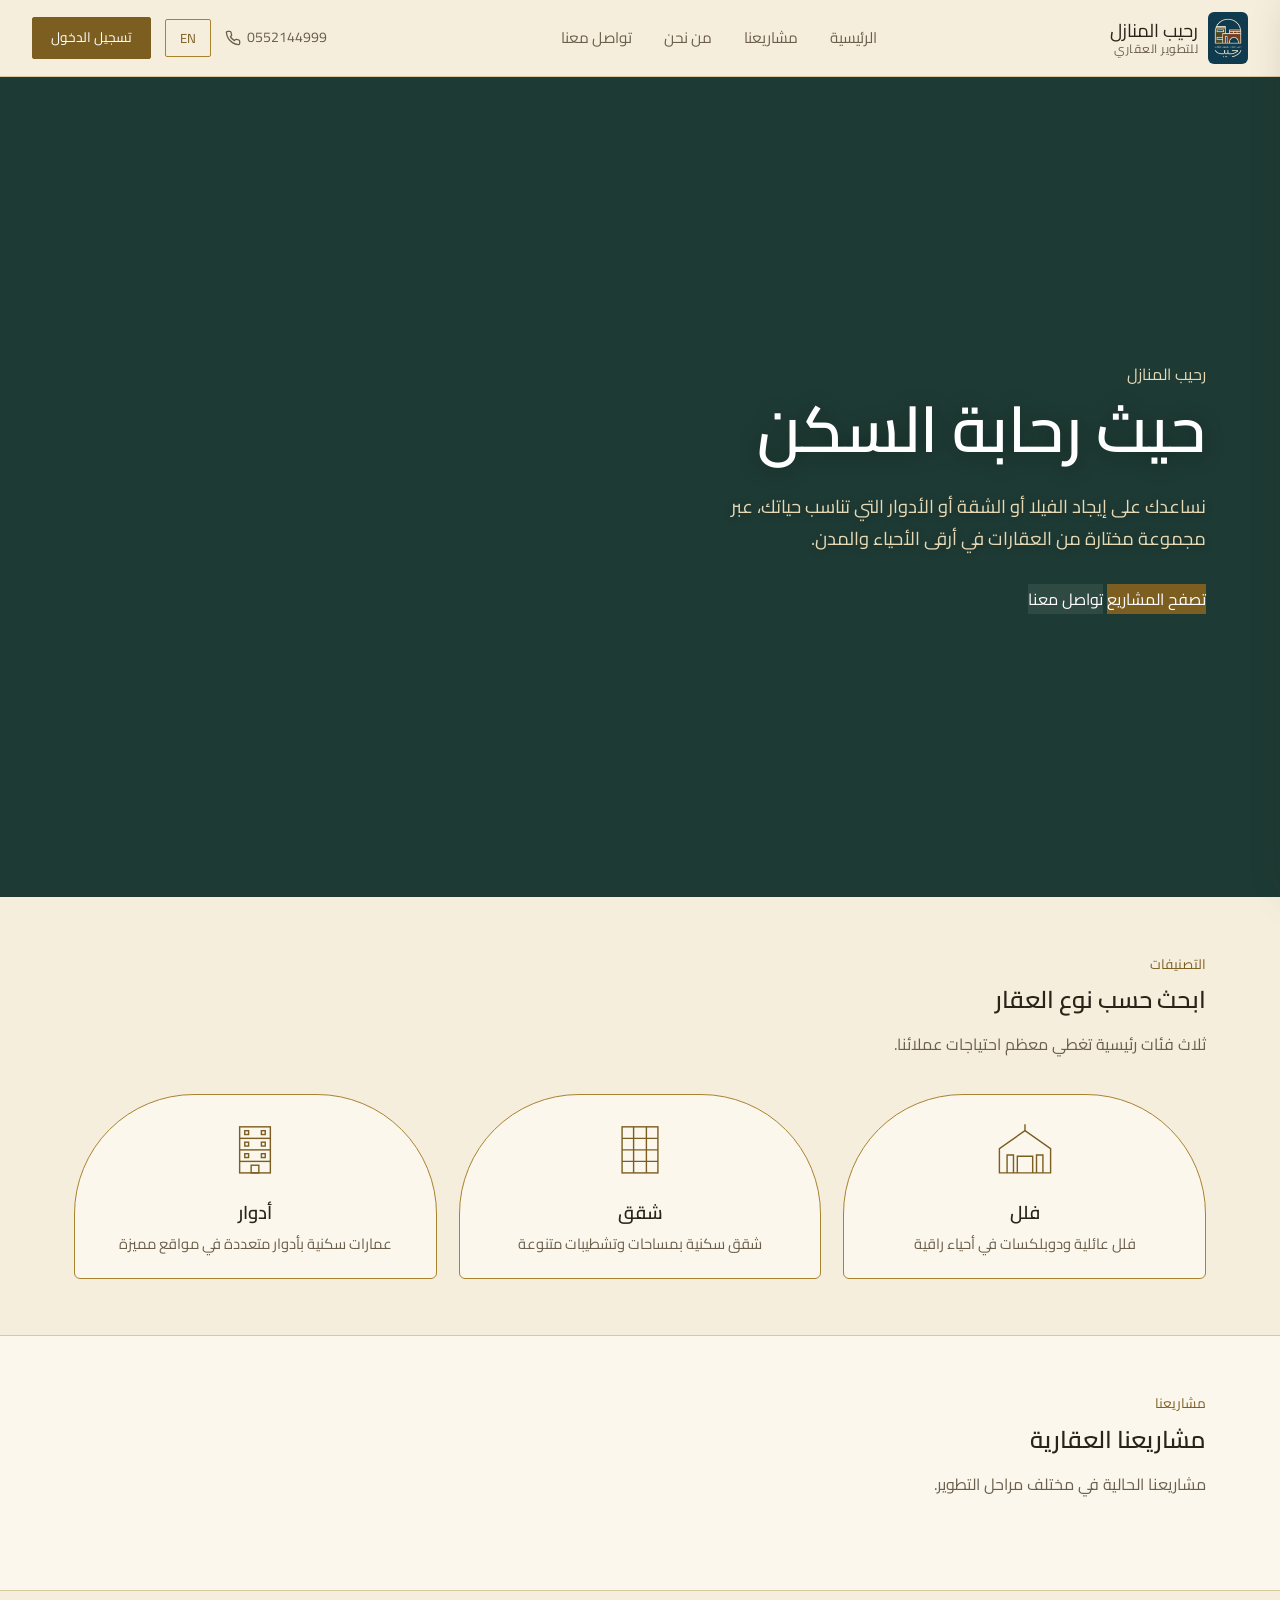
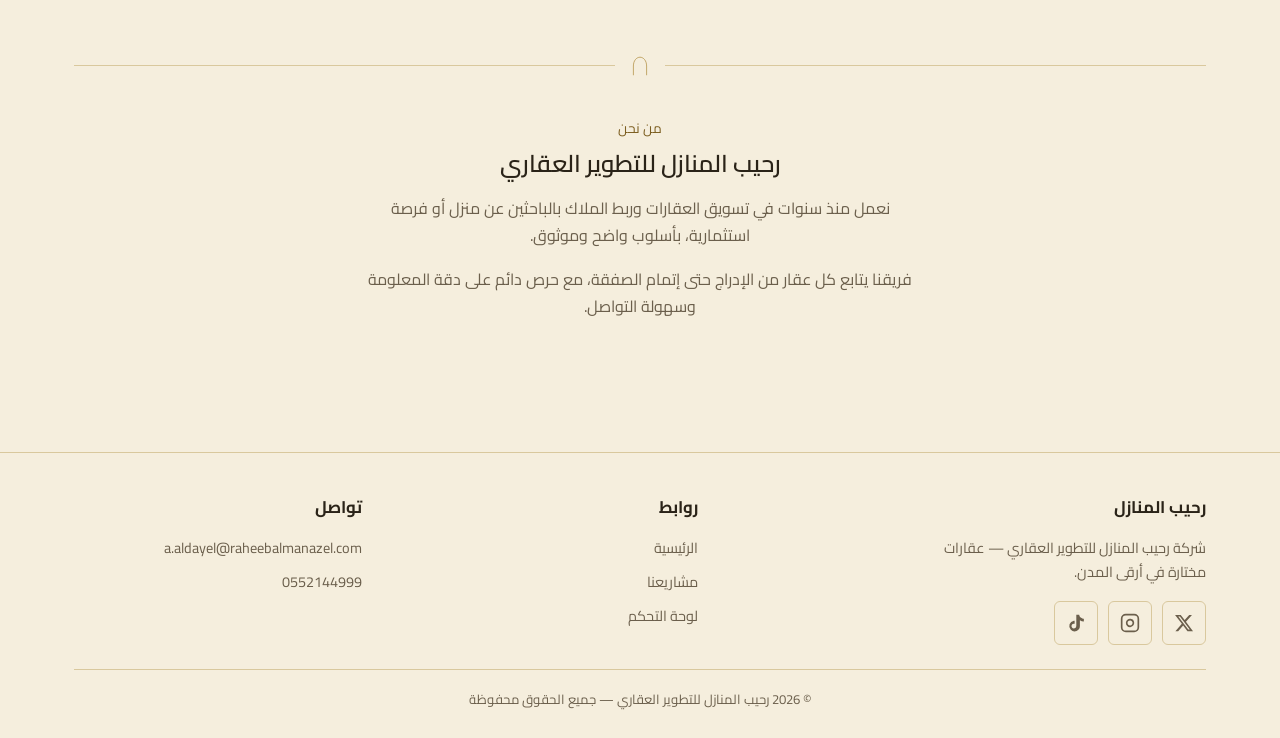
==== index.html @ b83c06df "Add files via upload" ====
<!DOCTYPE html>
<html lang="ar" dir="rtl">
<head>
<meta charset="UTF-8">
<meta name="viewport" content="width=device-width, initial-scale=1.0">
<title>رحيب المنازل للتطوير العقاري</title>
<meta name="description" content="رحيب المنازل للتطوير العقاري — منصة عقارية لتصفح المشاريع العقارية في أرقى المدن.">
<link rel="icon" type="image/png" href="logo.png">
<link rel="preconnect" href="https://fonts.googleapis.com">
<link rel="preconnect" href="https://fonts.gstatic.com" crossorigin>
<link href="https://fonts.googleapis.com/css2?family=Cairo:wght@400;500;600;700&display=swap" rel="stylesheet">
<link rel="stylesheet" href="css/style.css">
</head>
<body>

<div id="siteHeader"></div>

<!-- ============ Hero ============ -->
<section class="hero">
  <div class="hero-bg" id="heroBg"></div>
  <div class="hero-overlay"></div>

  <div class="wrap hero-content">
    <div class="eyebrow-line"><span class="rule"></span><span data-i18n="hero.eyebrow">رحيب المنازل</span></div>
    <h1 data-i18n="hero.title">حيث رحابة السكن</h1>
    <p class="lead" data-i18n="hero.lead">نساعدك على إيجاد الفيلا أو الشقة أو الأدوار التي تناسب حياتك، عبر مجموعة مختارة من العقارات في أرقى الأحياء والمدن.</p>
    <div class="hero-actions">
      <a class="btn" href="#projects" data-i18n="hero.cta1">تصفح المشاريع</a>
      <a class="btn ghost" href="contact.html" data-i18n="hero.cta2">تواصل معنا</a>
    </div>
  </div>
</section>

<!-- ============ التصنيفات ============ -->
<section>
  <div class="wrap">
    <div class="section-head">
      <span class="kicker" data-i18n="cats.kicker">التصنيفات</span>
      <h2 data-i18n="cats.title">ابحث حسب نوع العقار</h2>
      <p data-i18n="cats.lead">ثلاث فئات رئيسية تغطي معظم احتياجات عملائنا.</p>
    </div>
    <div class="cats">
      <a class="arch-frame cat-card" href="properties.html?type=villa">
        <div class="arch-icon" id="iconVilla"></div>
        <h3 data-i18n="cat.villa">فلل</h3>
        <p data-i18n="cat.villa.d">فلل عائلية ودوبلكسات في أحياء راقية</p>
      </a>
      <a class="arch-frame cat-card" href="properties.html?type=apartment">
        <div class="arch-icon" id="iconApartment"></div>
        <h3 data-i18n="cat.apartment">شقق</h3>
        <p data-i18n="cat.apartment.d">شقق سكنية بمساحات وتشطيبات متنوعة</p>
      </a>
      <a class="arch-frame cat-card" href="properties.html?type=floor">
        <div class="arch-icon" id="iconFloor"></div>
        <h3 data-i18n="cat.floor">أدوار</h3>
        <p data-i18n="cat.floor.d">عمارات سكنية بأدوار متعددة في مواقع مميزة</p>
      </a>
    </div>
  </div>
</section>

<!-- ============ مشاريعنا ============ -->
<section class="projects-section" id="projects">
  <div class="wrap">
    <div class="section-head">
      <span class="kicker" data-i18n="projects.kicker">مشاريعنا</span>
      <h2 data-i18n="projects.title">مشاريعنا العقارية</h2>
      <p data-i18n="projects.lead">مشاريعنا الحالية في مختلف مراحل التطوير.</p>
    </div>
    <div class="grid" id="projectsGrid"></div>
  </div>
</section>

<!-- ============ من نحن ============ -->
<section id="about">
  <div class="wrap">
    <div class="divider">
      <span class="rule"></span>
      <svg viewBox="0 0 100 100" fill="none" stroke="currentColor" stroke-width="3"><path d="M20 92 V50 C20 26 34 10 50 10 C66 10 80 26 80 50 V92"/></svg>
      <span class="rule"></span>
    </div>
    <div class="section-head center" style="margin:0 auto;">
      <span class="kicker" data-i18n="about.kicker">من نحن</span>
      <h2 id="aboutTitle" data-i18n="about.title">رحيب المنازل للتطوير العقاري</h2>
      <p id="aboutP1" data-i18n="about.p1">نعمل منذ سنوات في تسويق العقارات وربط الملاك بالباحثين عن منزل أو فرصة استثمارية، بأسلوب واضح وموثوق.</p>
      <p id="aboutP2" data-i18n="about.p2">فريقنا يتابع كل عقار من الإدراج حتى إتمام الصفقة، مع حرص دائم على دقة المعلومة وسهولة التواصل.</p>
    </div>
  </div>
</section>

<!-- ============ Footer ============ -->
<footer>
  <div class="wrap">
    <div class="footer-grid">
      <div>
        <h4 data-i18n="footer.brand">رحيب المنازل</h4>
        <p data-i18n="footer.about" style="max-width:34ch; margin-bottom:16px;">شركة رحيب المنازل للتطوير العقاري — عقارات مختارة في أرقى المدن.</p>
        <div class="social-icons">
          <a href="https://x.com/Raheebalmanazel" target="_blank" rel="noopener" aria-label="X" class="social-btn twitter">
            <svg viewBox="0 0 24 24" fill="currentColor"><path d="M18.244 2.25h3.308l-7.227 8.26 8.502 11.24H16.17l-5.214-6.817L4.99 21.75H1.68l7.73-8.835L1.254 2.25H8.08l4.713 6.231zm-1.161 17.52h1.833L7.084 4.126H5.117z"/></svg>
          </a>
          <a href="https://instagram.com/Raheebalmanazel" target="_blank" rel="noopener" aria-label="Instagram" class="social-btn instagram">
            <svg viewBox="0 0 24 24" fill="none" stroke="currentColor" stroke-width="2"><rect x="2" y="2" width="20" height="20" rx="5"/><path d="M16 11.37A4 4 0 1 1 12.63 8 4 4 0 0 1 16 11.37z"/><line x1="17.5" y1="6.5" x2="17.51" y2="6.5"/></svg>
          </a>
          <a href="https://www.tiktok.com/@raheebhomes" target="_blank" rel="noopener" aria-label="TikTok" class="social-btn tiktok">
            <svg viewBox="0 0 24 24" fill="currentColor"><path d="M19.59 6.69a4.83 4.83 0 0 1-3.77-4.25V2h-3.45v13.67a2.89 2.89 0 0 1-5.2 1.74 2.89 2.89 0 0 1 2.31-4.64 2.93 2.93 0 0 1 .88.13V9.4a6.84 6.84 0 0 0-1-.05A6.33 6.33 0 0 0 5.8 20.1a6.34 6.34 0 0 0 10.86-4.43V8.68a8.16 8.16 0 0 0 4.77 1.52v-3.45a4.85 4.85 0 0 1-1.84-.06z"/></svg>
          </a>
        </div>
      </div>
      <div>
        <h4 data-i18n="footer.links">روابط</h4>
        <ul>
          <li><a href="index.html" data-i18n="nav.home">الرئيسية</a></li>
          <li><a href="index.html#projects" data-i18n="nav.projects">مشاريعنا</a></li>
          <li><a href="admin.html" data-i18n="nav.admin">لوحة التحكم</a></li>
        </ul>
      </div>
      <div>
        <h4 data-i18n="footer.contact">تواصل</h4>
        <ul>
          <li><a href="mailto:a.aldayel@raheebalmanazel.com">a.aldayel@raheebalmanazel.com</a></li>
          <li dir="ltr" style="text-align:end;"><a href="tel:0552144999">0552144999</a></li>
        </ul>
      </div>
    </div>
    <div class="footer-bottom">© 2026 رحيب المنازل للتطوير العقاري — <span data-i18n="footer.rights">جميع الحقوق محفوظة</span></div>
  </div>
</footer>

<script src="js/supabase.js"></script>
<script src="js/data.js"></script>
<script src="js/lang.js"></script>
<script src="js/main.js"></script>
<script src="js/effects.js"></script>
<script>
  document.addEventListener('DOMContentLoaded', () => {
    const v = document.getElementById('iconVilla');
    const a = document.getElementById('iconApartment');
    const f = document.getElementById('iconFloor');
    if(v) v.innerHTML = ICONS.villa;
    if(a) a.innerHTML = ICONS.apartment;
    if(f) f.innerHTML = ICONS.floor;
  });

  document.addEventListener('DOMContentLoaded', async () => {
    const heroBg = document.getElementById('heroBg');
    if(!heroBg) return;

    const images = await getHeroImages();

    if(!images.length){
      heroBg.style.background = 'var(--deep)';
      return;
    }

    const INTERVAL = 5000;

    const slides = [];
    images.forEach(img => {
      const div = document.createElement('div');
      div.className = 'hero-slide';
      div.style.backgroundImage = `url('${img.url}')`;
      heroBg.appendChild(div);
      slides.push(div);
    });

    let current = 0;
    slides[0].classList.add('active');

    setInterval(() => {
      slides[current].classList.remove('active');
      current = (current + 1) % slides.length;
      slides[current].classList.add('active');
    }, INTERVAL);
  });
</script>
</body>
</html>
---- css/style.css ----
/* =========================================================
   رحيب المنازل — Raheeb Al-Manazil
   ========================================================= */

:root{
  --bg:        #F5EEDD;
  --bg-alt:    #FBF7EC;
  --ink:       #2A2318;
  --ink-soft:  #6B5F4C;
  --gold:      #A9822F;
  --gold-deep: #7C5E20;
  --gold-pale: #E7D9B4;
  --line:      #D9C89D;
  --deep:      #1E3A34;
  --deep-soft: #2E4E46;
  --white:     #FFFFFF;

  --serif-ar:  'Cairo', sans-serif;
  --sans-ar:   'Cairo', sans-serif;
  --serif-en:  'Cormorant Garamond', serif;
  --sans-en:   'Jost', sans-serif;

  --max: 1180px;
}

*{ box-sizing:border-box; }
html{ scroll-behavior:smooth; }
body{
  margin:0;
  background:var(--bg);
  color:var(--ink);
  font-family:var(--sans-ar);
  line-height:1.7;
  -webkit-font-smoothing:antialiased;
  transition:opacity .16s ease;
}
body.lang-fade{ opacity:.4; }
html[lang="en"] body{ font-family:var(--sans-en); }

h1,h2,h3,.display{
  font-family:var(--serif-ar);
  font-weight:600;
  color:var(--ink);
  margin:0 0 .4em;
  line-height:1.3;
}
html[lang="en"] h1, html[lang="en"] h2, html[lang="en"] h3, html[lang="en"] .display{
  font-family:var(--serif-en);
}

a{ color:inherit; text-decoration:none; }
img{ max-width:100%; display:block; }
button{ font-family:inherit; cursor:pointer; }

.wrap{ max-width:var(--max); margin:0 auto; padding:0 24px; }

:focus-visible{ outline:2px solid var(--gold-deep); outline-offset:3px; }
@media (prefers-reduced-motion: reduce){
  *{ animation:none !important; transition:none !important; scroll-behavior:auto !important; }
}

/* =========================================================
   HEADER
   ========================================================= */
header.site{
  position:sticky; top:0; z-index:50;
  background:rgba(245,238,221,.95);
  backdrop-filter:blur(8px);
  border-bottom:1px solid var(--line);
}
.nav{
  display:flex;
  align-items:center;
  justify-content:space-between;
  padding:12px 32px;
  gap:24px;
  width:100%;
}

.brand{
  display:flex; align-items:center; gap:10px;
  flex-shrink:0;
}
.brand-logo{
  height:52px;
  width:auto;
  display:block;
  border-radius:6px;
  object-fit:contain;
}
.brand .name{
  font-family:var(--serif-ar);
  font-size:1.15rem;
  color:var(--ink);
  line-height:1.1;
  white-space:nowrap;
}
.brand .name small{
  display:block;
  font-family:var(--sans-ar);
  font-size:.75rem;
  letter-spacing:.04em;
  color:var(--ink-soft);
  font-weight:400;
}

.nav-links-desktop{
  display:flex;
  gap:28px;
  align-items:center;
  flex:1;
  justify-content:center;
}
.nav-links-desktop a{
  font-size:.95rem;
  color:var(--ink-soft);
  padding:6px 2px;
  position:relative;
  transition:color .25s ease;
  white-space:nowrap;
}
.nav-links-desktop a::after{
  content:'';
  position:absolute;
  bottom:0;
  inset-inline-start:50%;
  width:0; height:1px;
  background:var(--gold);
  transition:width .3s ease, inset-inline-start .3s ease;
}
.nav-links-desktop a:hover,
.nav-links-desktop a.active{
  color:var(--gold-deep);
}
.nav-links-desktop a:hover::after,
.nav-links-desktop a.active::after{
  width:100%;
  inset-inline-start:0;
}

.nav-right-desktop{
  display:flex;
  align-items:center;
  gap:14px;
  flex-shrink:0;
}
.nav-phone{
  display:flex;
  align-items:center;
  gap:6px;
  font-size:.88rem;
  color:var(--ink-soft);
  transition:color .25s ease;
  white-space:nowrap;
}
.nav-phone:hover{ color:var(--gold-deep); }
.nav-phone svg{ width:16px; height:16px; }

.lang-btn{
  background:transparent;
  border:1px solid var(--gold);
  color:var(--gold-deep);
  padding:6px 14px;
  border-radius:2px;
  font-size:.82rem;
  transition:background .25s ease, color .25s ease, transform .25s ease;
}
.lang-btn:hover{
  background:var(--gold);
  color:var(--white);
  transform:translateY(-1px);
}
.lang-btn:active{ transform:scale(.96); }

.btn-login{
  display:inline-block;
  padding:8px 18px;
  background:var(--gold-deep);
  color:var(--white);
  border-radius:2px;
  font-size:.85rem;
  border:1px solid var(--gold-deep);
  transition:background .25s ease, transform .25s ease;
  white-space:nowrap;
}
.btn-login:hover{
  background:var(--deep);
  border-color:var(--deep);
  transform:translateY(-1px);
}
.btn-login:active{ transform:scale(.97); }

.nav-toggle{
  display:none;
  background:transparent;
  border:0;
  width:42px; height:42px;
  align-items:center; justify-content:center;
  color:var(--gold-deep);
  border-radius:4px;
  transition:transform .25s ease, color .25s ease, background .25s ease;
}
.nav-toggle svg{ width:26px; height:26px; }
.nav-toggle:hover{
  color:var(--gold);
  transform:scale(1.1);
  background:rgba(169,130,47,.08);
}
.nav-toggle:active{ transform:scale(.92); }

/* =========================================================
   RESPONSIVE — الجوال
   ========================================================= */
@media (max-width:900px){
  .nav{ padding:12px 16px; }
  .nav-links-desktop,
  .nav-right-desktop{ display:none; }
  .nav-toggle{ display:flex; }
  .brand{ margin-inline-start:auto; }
  .brand-logo{ height:46px; }
  .brand .name{ font-size:1rem; }
  .brand .name small{ font-size:.65rem; }
}

/* =========================================================
   القائمة الجانبية
   ========================================================= */
.drawer-overlay{
  position:fixed; inset:0;
  background:rgba(30,20,10,.5);
  backdrop-filter:blur(2px);
  opacity:0;
  visibility:hidden;
  transition:opacity .3s ease, visibility .3s ease;
  z-index:90;
}
.drawer-overlay.open{ opacity:1; visibility:visible; }

.drawer{
  position:fixed;
  top:0; right:0;
  width:320px;
  max-width:85vw;
  height:100vh;
  background:var(--bg-alt);
  border-inline-start:1px solid var(--line);
  box-shadow:-8px 0 40px -8px rgba(42,35,24,.25);
  z-index:100;
  transform:translateX(105%);
  transition:transform .35s cubic-bezier(.4,0,.2,1);
  display:flex;
  flex-direction:column;
  padding:60px 28px 28px;
  overflow-y:auto;
}
.drawer.open{ transform:translateX(0); }

.drawer-close{
  position:absolute;
  top:16px; left:16px;
  background:transparent;
  border:1px solid var(--line);
  width:38px; height:38px;
  border-radius:50%;
  display:flex; align-items:center; justify-content:center;
  color:var(--ink-soft);
  transition:transform .3s ease, color .3s ease, border-color .3s ease, background .3s ease;
}
.drawer-close svg{ width:20px; height:20px; }
.drawer-close:hover{
  transform:rotate(90deg) scale(1.08);
  color:var(--gold-deep);
  border-color:var(--gold);
  background:rgba(169,130,47,.06);
}
.drawer-close:active{ transform:rotate(90deg) scale(.92); }

.drawer-brand{
  display:flex;
  align-items:center;
  gap:12px;
  margin-bottom:28px;
  padding-bottom:20px;
  border-bottom:1px solid var(--line);
}
.drawer-logo{ height:52px; width:auto; border-radius:6px; flex-shrink:0; }
.drawer-brand-text strong{
  display:block;
  font-family:var(--serif-ar);
  font-size:1.05rem;
  color:var(--ink);
  line-height:1.2;
}
.drawer-brand-text small{
  display:block;
  font-size:.7rem;
  color:var(--ink-soft);
  letter-spacing:.03em;
}

.drawer-nav{
  display:flex;
  flex-direction:column;
  gap:4px;
  margin-bottom:24px;
}
.drawer-nav a{
  position:relative;
  padding:13px 8px;
  font-size:.98rem;
  color:var(--ink);
  border-radius:4px;
  display:flex;
  align-items:center;
  justify-content:space-between;
  transition:color .25s ease, background .25s ease, padding-inline-start .25s ease;
}
.drawer-nav a::after{
  content:'';
  position:absolute;
  bottom:6px;
  inset-inline-start:8px;
  width:0;
  height:1px;
  background:var(--gold);
  transition:width .3s ease;
}
.drawer-nav a:hover{
  color:var(--gold-deep);
  background:rgba(169,130,47,.05);
  padding-inline-start:14px;
}
.drawer-nav a:hover::after{ width:calc(100% - 22px); }
.drawer-nav .chev{
  width:16px; height:16px;
  color:var(--ink-soft);
  transition:transform .3s ease, color .3s ease;
}
.drawer-nav .has-children:hover .chev{
  transform:translateY(2px);
  color:var(--gold-deep);
}

.drawer-login{
  display:flex;
  align-items:center;
  justify-content:center;
  gap:10px;
  padding:14px 20px;
  background:var(--gold-deep);
  color:var(--white);
  border-radius:4px;
  font-size:.95rem;
  margin-bottom:24px;
  position:relative;
  overflow:hidden;
  transition:background .3s ease, transform .25s ease;
}
.drawer-login::before{
  content:'';
  position:absolute;
  inset:0;
  background:var(--deep);
  transform:translateY(100%);
  transition:transform .35s ease;
  z-index:0;
}
.drawer-login:hover::before{ transform:translateY(0); }
.drawer-login:hover{ transform:translateY(-2px); }
.drawer-login:active{ transform:translateY(0) scale(.97); }
.drawer-login svg{ width:18px; height:18px; position:relative; z-index:1; }
.drawer-login span{ position:relative; z-index:1; }

/* =========================================================
   السوشيال
   ========================================================= */
.drawer-social{
  padding-top:20px;
  border-top:1px solid var(--line);
  margin-top:auto;
}

.social-username{
  display:block;
  font-family:var(--sans-ar);
  font-size:.85rem;
  color:var(--ink-soft);
  margin-bottom:12px;
  letter-spacing:.03em;
  text-align:start;
}

.social-icons{
  display:flex;
  gap:10px;
}

.social-btn{
  width:44px; height:44px;
  display:flex; align-items:center; justify-content:center;
  border:1px solid var(--line);
  border-radius:6px;
  color:var(--ink-soft);
  transition:transform .25s ease, color .25s ease, border-color .25s ease, background .25s ease;
}
.social-btn svg{ width:20px; height:20px; }
.social-btn:hover{ transform:translateY(-4px); color:var(--white); }
.social-btn.twitter:hover{ background:#000; border-color:#000; }
.social-btn.instagram:hover{
  background:linear-gradient(45deg,#f09433,#e6683c,#dc2743,#cc2366,#bc1888);
  border-color:#bc1888;
}
.social-btn.tiktok:hover{
  background:#000;
  border-color:#000;
}
.social-btn:active{ transform:translateY(-1px) scale(.95); }

.drawer.open .drawer-brand,
.drawer.open .drawer-nav a,
.drawer.open .drawer-login,
.drawer.open .drawer-social{
  animation:drawerItemIn .5s ease both;
}
.drawer.open .drawer-brand{ animation-delay:.08s; }
.drawer.open .drawer-nav a:nth-child(1){ animation-delay:.14s; }
.drawer.open .drawer-nav a:nth-child(2){ animation-delay:.19s; }
.drawer.open .drawer-nav a:nth-child(3){ animation-delay:.24s; }
.drawer.open .drawer-nav a:nth-child(4){ animation-delay:.29s; }
.drawer.open .drawer-login{ animation-delay:.35s; }
.drawer.open .drawer-social{ animation-delay:.42s; }

@keyframes drawerItemIn{
  from{ opacity:0; transform:translateX(20px); }
  to{ opacity:1; transform:translateX(0); }
}

body.drawer-open{ overflow:hidden; }

/* =========================================================
   HERO
   ========================================================= */
.hero{
  position:relative;
  overflow:hidden;
  min-height:calc(100vh - 80px);
  display:flex;
  align-items:center;
  padding:0;
  background:var(--deep);
}
.hero-bg{
  position:absolute;
  inset:0;
  z-index:0;
}
.hero-bg .hero-slide{
  position:absolute;
  inset:0;
  background-size:cover;
  background-position:center;
  background-repeat:no-repeat;
  opacity:0;
  transition:opacity 1.5s ease-in-out;
}
.hero-bg .hero-slide.active{ opacity:1; }
.hero-overlay{
  position:absolute;
  inset:0;
  background:linear-gradient(120deg, rgba(30,58,52,.75) 0%, rgba(30,58,52,.55) 40%, rgba(30,58,52,.35) 100%);
  z-index:2;
}
.hero-content{
  position:relative;
  z-index:3;
  max-width:var(--max);
  width:100%;
  margin:0 auto;
  padding:100px 24px;
  color:var(--white);
}
.hero-content .eyebrow-line{
  color:var(--gold-pale);
  opacity:0;
  animation:riseIn .6s ease forwards;
  animation-delay:.05s;
}
.hero-content .eyebrow-line span.rule{ background:var(--gold-pale); }
.hero-content h1{
  color:var(--white);
  font-size:clamp(2.2rem, 5vw, 4rem);
  max-width:16ch;
  margin-bottom:20px;
  opacity:0;
  animation:riseIn .6s ease forwards;
  animation-delay:.16s;
  text-shadow:0 2px 20px rgba(0,0,0,.35);
}
.hero-content p.lead{
  color:var(--gold-pale);
  max-width:52ch;
  font-size:1.15rem;
  margin-bottom:32px;
  opacity:0;
  animation:riseIn .6s ease forwards;
  animation-delay:.3s;
  text-shadow:0 1px 10px rgba(0,0,0,.3);
}
.hero-content .hero-actions{
  opacity:0;
  animation:riseIn .6s ease forwards;
  animation-delay:.42s;
}
.hero-content .btn{
  background:var(--gold-deep);
  border-color:var(--gold-deep);
  color:var(--white);
}
.hero-content .btn:hover{ background:var(--gold); border-color:var(--gold); }
.hero-content .btn.ghost{
  background:rgba(255,255,255,.08);
  border-color:var(--white);
  color:var(--white);
  backdrop-filter:blur(6px);
}
.hero-content .btn.ghost:hover{ background:var(--white); color:var(--deep); }
.hero-content .stats{
  opacity:0;
  animation:riseIn .6s ease forwards;
  animation-delay:.54s;
  border-top-color:rgba(255,255,255,.2);
  margin-top:56px;
  padding-top:30px;
}
.hero-content .stat b{ color:var(--white); }
.hero-content .stat span{ color:var(--gold-pale); }

@media (max-width:900px){
  .hero{ min-height:auto; padding:0; }
  .hero-content{ padding:80px 24px 60px; }
  .hero-content h1{ font-size:clamp(1.8rem, 7vw, 2.6rem); }
  .hero-content p.lead{ font-size:1rem; }
  .hero-content .stats{ flex-direction:column; gap:20px; }
  .hero-content .stat{ padding-inline-end:0; text-align:start; }
}

/* =========================================================
   الأقسام
   ========================================================= */
section{ padding:56px 0; }
.section-head{ max-width:560px; margin-bottom:36px; }
.section-head .kicker{ color:var(--gold-deep); font-size:.85rem; margin-bottom:8px; display:block; }
.section-head p{ color:var(--ink-soft); }

.divider{
  display:flex; align-items:center; gap:14px; margin:8px 0 40px; color:var(--gold);
}
.divider .rule{ flex:1; height:1px; background:var(--line); }
.divider svg{ width:22px; height:22px; }

/* =========================================================
   التصنيفات
   ========================================================= */
.cats{ display:grid; grid-template-columns:repeat(3,1fr); gap:22px; }
@media (max-width:760px){ .cats{ grid-template-columns:1fr; } }
.arch-frame{
  position:relative;
  border:1px solid var(--gold);
  border-radius:120px 120px 6px 6px;
  padding:28px 22px 22px;
  background:var(--bg-alt);
}
.arch-icon{ width:64px; height:64px; margin:0 auto 14px; color:var(--gold-deep); transition:color .25s ease; }
.cat-card{ text-align:center; transition:border-color .2s ease, transform .25s ease, box-shadow .25s ease; }
.cat-card:hover{ border-color:var(--gold-deep); transform:translateY(-5px); box-shadow:0 18px 32px -22px rgba(42,35,24,.4); }
.cat-card:hover .arch-icon{ color:var(--deep); }
.cat-card h3{ font-size:1.15rem; margin-bottom:6px; }
.cat-card p{ color:var(--ink-soft); font-size:.92rem; margin:0; }

/* =========================================================
   قسم المشاريع
   ========================================================= */
.projects-section{
  background:var(--bg-alt);
  border-top:1px solid var(--line);
  border-bottom:1px solid var(--line);
}

/* =========================================================
   البطاقات
   ========================================================= */
.grid{ display:grid; grid-template-columns:repeat(3,1fr); gap:26px; }
@media (max-width:980px){ .grid{ grid-template-columns:repeat(2,1fr); } }
@media (max-width:620px){ .grid{ grid-template-columns:1fr; } }

.card{
  background:var(--bg-alt); border:1px solid var(--line); border-radius:4px;
  overflow:hidden; display:flex; flex-direction:column;
  transition:transform .25s ease, box-shadow .25s ease, border-color .25s ease;
}
.card:hover{
  transform:translateY(-6px);
  box-shadow:0 20px 38px -22px rgba(42,35,24,.4);
  border-color:var(--gold-deep);
}
.card-link{ position:relative; }
.card-link::after{
  content:''; position:absolute; inset-inline-start:0; bottom:-2px; width:0; height:1px;
  background:var(--deep); transition:width .25s ease;
}
.card-link:hover::after{ width:100%; }
.card-media{
  aspect-ratio:4/3; background:linear-gradient(160deg, var(--gold-pale), var(--bg-alt));
  display:flex; align-items:center; justify-content:center; position:relative;
  border-bottom:1px solid var(--line);
  overflow:hidden;
}
.card-media svg{ width:58%; height:58%; color:var(--gold-deep); opacity:.85; }
.card-cover{
  position:absolute;
  inset:0;
  width:100%;
  height:100%;
  object-fit:cover;
  transition:transform .4s ease;
}
.project-card:hover .card-cover{ transform:scale(1.05); }
.card-tag{
  position:absolute; top:12px; inset-inline-start:12px; background:var(--deep); color:var(--white);
  font-size:.72rem; padding:4px 10px; border-radius:2px; z-index:2;
}
.card-body{ padding:18px 18px 20px; flex:1; display:flex; flex-direction:column; }
.card-body h3{ font-size:1.1rem; margin-bottom:4px; }
.card-body h3 a{ color:inherit; transition:color .25s ease; }
.card-body h3 a:hover{ color:var(--gold-deep); }
.card-loc{ color:var(--ink-soft); font-size:.85rem; margin-bottom:12px; }
.card-meta{ display:flex; gap:14px; font-size:.82rem; color:var(--ink-soft); margin-bottom:14px; flex-wrap:wrap; align-items:center; }
.card-price{ margin-top:auto; font-family:var(--serif-ar); font-size:1.25rem; color:var(--gold-deep); }
html[lang="en"] .card-price{ font-family:var(--serif-en); }
.card-link{ display:inline-block; margin-top:12px; font-size:.85rem; color:var(--deep); width:fit-content; }

.card-views{
  display:inline-flex;
  align-items:center;
  gap:4px;
  color:var(--ink-soft);
  font-size:.82rem;
}
.card-views svg{
  width:14px;
  height:14px;
  color:var(--gold-deep);
}

.empty-state{
  text-align:center; padding:60px 20px; color:var(--ink-soft); border:1px dashed var(--line); border-radius:6px;
}

/* =========================================================
   تفاصيل مشروع
   ========================================================= */
.project-detail-head{
  display:flex;
  align-items:center;
  flex-wrap:wrap;
  gap:16px;
  margin-bottom:24px;
}
.project-detail-head h1{
  margin:0;
  font-size:clamp(1.6rem, 3vw, 2.4rem);
}
.project-stage{
  display:inline-block;
  background:var(--deep);
  color:var(--white);
  font-size:.78rem;
  padding:6px 14px;
  border-radius:2px;
  white-space:nowrap;
}

.project-gallery{
  display:grid;
  grid-template-columns:repeat(auto-fill, minmax(220px, 1fr));
  gap:14px;
  margin:24px 0;
}
.project-gallery img{
  width:100%;
  aspect-ratio:4/3;
  object-fit:cover;
  border-radius:6px;
  border:1px solid var(--line);
  cursor:pointer;
  transition:transform .25s ease, box-shadow .25s ease;
}
.project-gallery img:hover{
  transform:translateY(-4px);
  box-shadow:0 16px 32px -18px rgba(42,35,24,.45);
}
@media (max-width:620px){
  .project-gallery{
    grid-template-columns:repeat(auto-fill, minmax(140px, 1fr));
    gap:10px;
  }
}

.project-price{
  font-family:var(--serif-ar);
  font-size:1.6rem;
  color:var(--gold-deep);
  margin:20px 0;
  padding:14px 0;
  border-top:1px solid var(--line);
  border-bottom:1px solid var(--line);
}
.project-desc{
  color:var(--ink-soft);
  font-size:1.02rem;
  line-height:1.8;
  max-width:70ch;
  margin:20px 0;
}

.detail-facts{ display:grid; grid-template-columns:repeat(3,1fr); gap:14px; margin:22px 0; }
.fact{ text-align:center; background:var(--bg-alt); border:1px solid var(--line); padding:14px 8px; border-radius:4px; }
.fact b{ display:block; font-family:var(--serif-ar); font-size:1.2rem; color:var(--gold-deep); }
html[lang="en"] .fact b{ font-family:var(--serif-en); }
.fact span{ font-size:.78rem; color:var(--ink-soft); }
.detail-media{
  aspect-ratio:16/10; background:linear-gradient(160deg, var(--gold-pale), var(--bg-alt));
  border:1px solid var(--line); border-radius:6px; display:flex; align-items:center; justify-content:center;
}
.detail-media svg{ width:42%; height:42%; color:var(--gold-deep); }

/* =========================================================
   الفورم
   ========================================================= */
.form-grid{ display:grid; grid-template-columns:1fr 1fr; gap:16px; }
@media (max-width:680px){ .form-grid{ grid-template-columns:1fr; } }
.field{ display:flex; flex-direction:column; gap:6px; }
.field.full{ grid-column:1/-1; }
.field label{ font-size:.85rem; color:var(--ink-soft); }
.field input, .field select, .field textarea{
  padding:11px 12px; border:1px solid var(--line); border-radius:4px;
  background:var(--white); font-family:inherit; color:var(--ink); font-size:.95rem;
}
.field textarea{ min-height:110px; resize:vertical; }
.field input[type="file"]{
  padding:8px;
  background:var(--white);
  border:1px dashed var(--line);
  cursor:pointer;
}

.upload-preview{
  display:flex;
  flex-wrap:wrap;
  gap:10px;
  margin-top:10px;
}
.upload-preview img{
  width:100px;
  height:100px;
  object-fit:cover;
  border-radius:4px;
  border:1px solid var(--line);
}

/* =========================================================
   لوحة التحكم
   ========================================================= */
.admin-gate{ max-width:380px; margin:80px auto; text-align:center; }
.admin-gate .field{ margin-bottom:16px; text-align:start; }
.admin-note{
  background:var(--gold-pale); border:1px solid var(--gold); padding:12px 16px;
  border-radius:4px; font-size:.85rem; color:var(--gold-deep); margin-bottom:26px;
}
.admin-list{ margin-top:36px; }
.admin-row{
  display:flex; align-items:center; justify-content:space-between; gap:16px;
  padding:14px 16px; border:1px solid var(--line); border-radius:4px; margin-bottom:10px; background:var(--bg-alt);
  flex-wrap:wrap;
}
.admin-row .info b{ display:block; }
.admin-row .info span{ color:var(--ink-soft); font-size:.85rem; }
.admin-row .actions{ display:flex; gap:8px; flex-wrap:wrap; }
.admin-row button{ border:1px solid var(--line); background:var(--white); padding:7px 14px; border-radius:4px; font-size:.82rem; transition:all .2s ease; }
.admin-row button.danger{ border-color:#B3402F; color:#B3402F; }
.admin-row button.danger:hover{ background:#B3402F; color:var(--white); }
.admin-row button.edit{ border-color:var(--gold-deep); color:var(--gold-deep); }
.admin-row button.edit:hover{ background:var(--gold-deep); color:var(--white); }

.admin-block{
  background:var(--bg-alt);
  border:1px solid var(--line);
  border-radius:6px;
  padding:28px 24px;
  margin-top:32px;
}
.admin-block > h2{
  margin-top:0;
  padding-bottom:12px;
  border-bottom:1px solid var(--line);
  margin-bottom:24px;
}

.hero-images-grid{
  display:grid;
  grid-template-columns:repeat(auto-fill, minmax(160px, 1fr));
  gap:14px;
}

.hero-image-item{
  position:relative;
  aspect-ratio:4/3;
  border-radius:6px;
  overflow:hidden;
  border:1px solid var(--line);
  background:var(--bg);
}

.hero-image-item img{
  width:100%;
  height:100%;
  object-fit:cover;
  transition:transform .3s ease;
}

.hero-image-item:hover img{
  transform:scale(1.05);
}

.hero-delete{
  position:absolute;
  top:8px;
  left:8px;
  background:rgba(179,64,47,.9);
  color:var(--white);
  border:0;
  width:32px;
  height:32px;
  border-radius:50%;
  font-size:.9rem;
  cursor:pointer;
  display:flex;
  align-items:center;
  justify-content:center;
  transition:all .2s ease;
}

.hero-delete:hover{
  background:#B3402F;
  transform:scale(1.1);
}

/* =========================================================
   نافذة منبثقة (Modal)
   ========================================================= */
.modal-overlay{
  position:fixed;
  inset:0;
  background:rgba(30,20,10,.6);
  backdrop-filter:blur(4px);
  z-index:200;
  display:flex;
  align-items:flex-start;
  justify-content:center;
  padding:40px 20px;
  overflow-y:auto;
  animation:fadeIn .2s ease;
}
@keyframes fadeIn{ from{ opacity:0; } to{ opacity:1; } }

.modal-box{
  background:var(--bg-alt);
  border:1px solid var(--line);
  border-radius:8px;
  padding:30px;
  max-width:700px;
  width:100%;
  position:relative;
  box-shadow:0 20px 60px -20px rgba(0,0,0,.4);
  animation:slideUp .3s ease;
}
@keyframes slideUp{
  from{ transform:translateY(20px); opacity:0; }
  to{ transform:translateY(0); opacity:1; }
}
.modal-box h2{
  margin-top:0;
  padding-bottom:14px;
  border-bottom:1px solid var(--line);
  margin-bottom:24px;
}
.modal-close{
  position:absolute;
  top:14px;
  left:14px;
  background:transparent;
  border:1px solid var(--line);
  width:36px;
  height:36px;
  border-radius:50%;
  color:var(--ink-soft);
  font-size:1rem;
  cursor:pointer;
  transition:all .2s ease;
}
.modal-close:hover{
  background:var(--gold-deep);
  color:var(--white);
  border-color:var(--gold-deep);
  transform:rotate(90deg);
}

@media (max-width:680px){
  .modal-box{ padding:20px 16px; }
  .modal-overlay{ padding:20px 10px; }
}

/* =========================================================
   Footer
   ========================================================= */
footer{ border-top:1px solid var(--line); margin-top:60px; padding:40px 0 28px; color:var(--ink-soft); }

.footer-grid{ 
  display:grid; 
  grid-template-columns:1.6fr 1fr 1fr; 
  gap:48px; 
  margin-bottom:24px; 
}

@media (max-width:900px){
  .footer-grid{ 
    grid-template-columns:1fr 1fr; 
    gap:32px; 
  }
  .footer-grid > div:first-child{ 
    grid-column:1/-1; 
  }
}

@media (max-width:600px){
  .footer-grid{ grid-template-columns:1fr; }
}

.footer-grid h4{ 
  font-family:var(--serif-ar); 
  color:var(--ink); 
  margin:0 0 14px; 
  font-size:1.05rem; 
}

html[lang="en"] .footer-grid h4{ font-family:var(--serif-en); }

.footer-grid p{ 
  font-size:.9rem; 
  line-height:1.7; 
  color:var(--ink-soft); 
}

.footer-grid ul{ 
  list-style:none; 
  padding:0; 
  margin:0; 
  display:flex; 
  flex-direction:column; 
  gap:10px; 
  font-size:.9rem; 
}

.footer-grid ul a{ 
  transition:color .25s ease; 
}

.footer-grid ul a:hover{ 
  color:var(--gold-deep); 
}

.footer-grid .social-icons{
  margin-top:0;
}

.footer-bottom{ 
  border-top:1px solid var(--line); 
  padding-top:18px; 
  font-size:.82rem; 
  text-align:center; 
}

/* =========================================================
   Utility
   ========================================================= */
.hide{ display:none !important; }
.center{ text-align:center; }
.mt-lg{ margin-top:48px; }

@keyframes riseIn{ from{ opacity:0; transform:translateY(14px); } to{ opacity:1; transform:translateY(0); } }
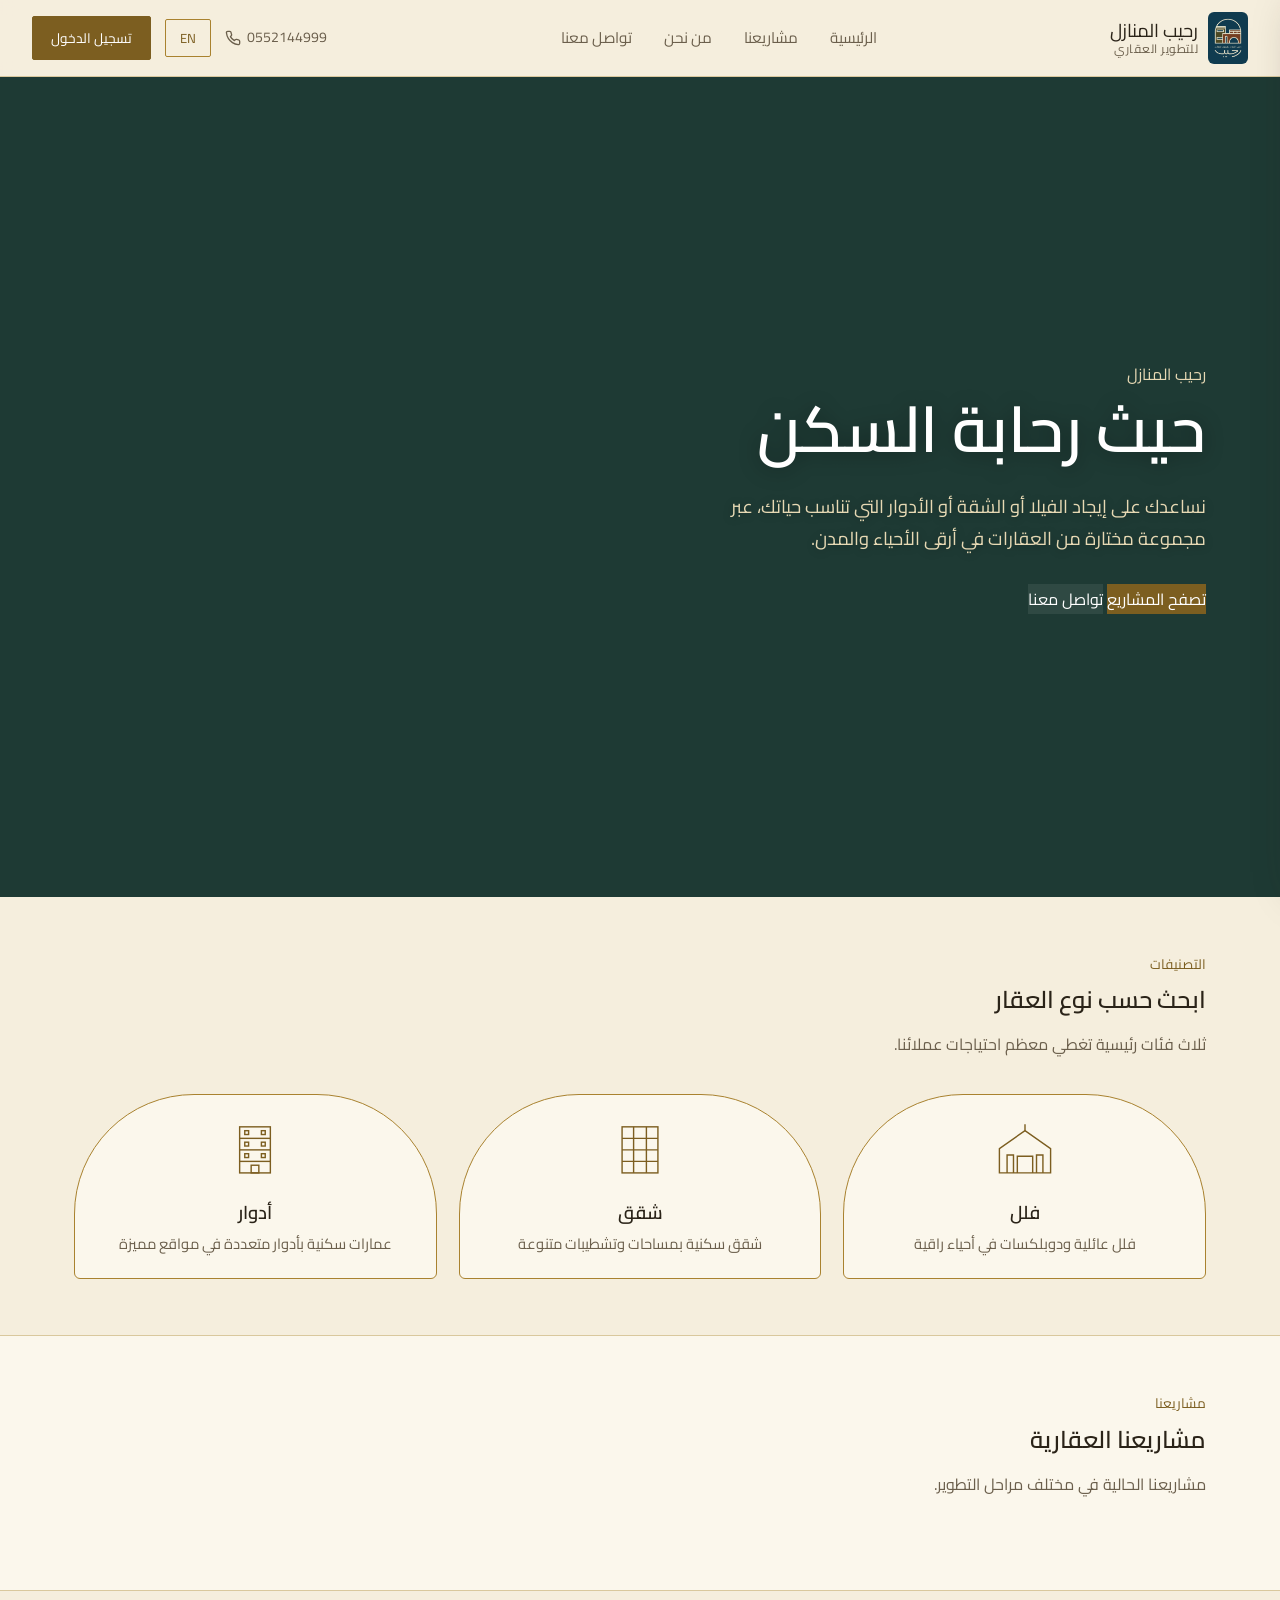
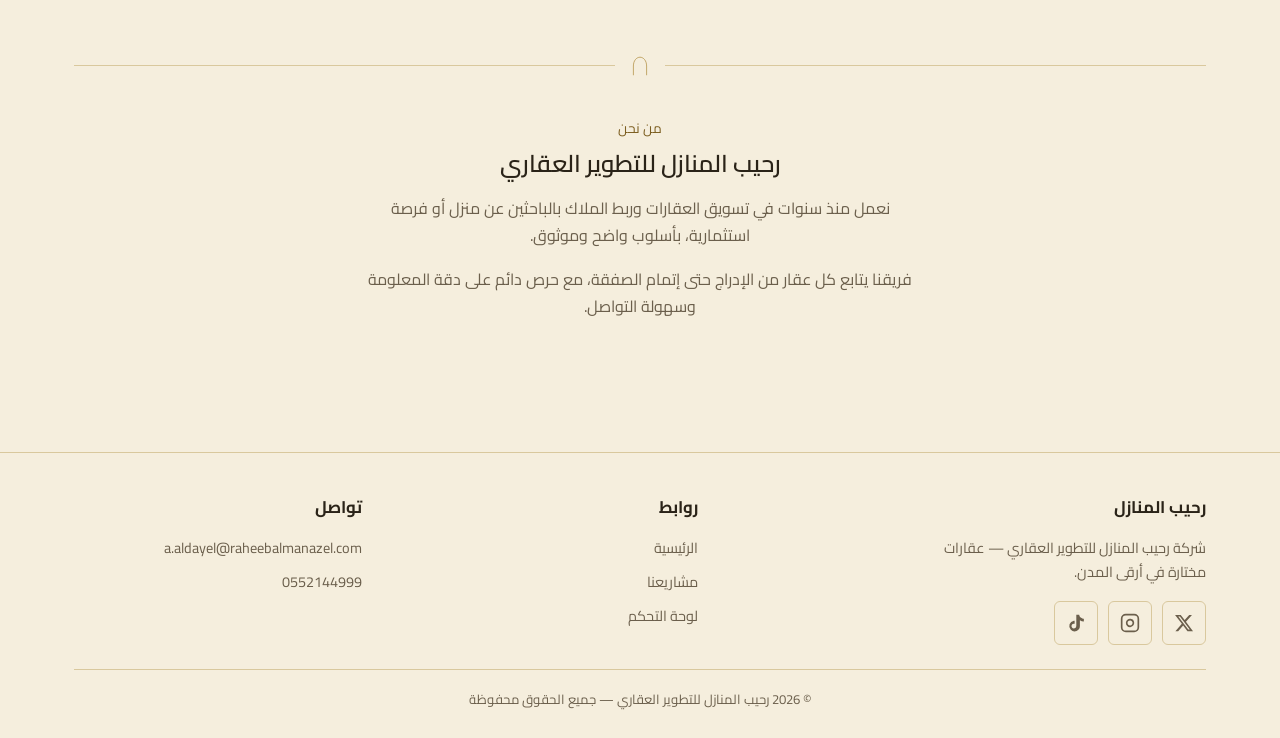
==== commit 5a6ef1f8: "Update index.html" ====
--- a/index.html
+++ b/index.html
@@ -4,7 +4,25 @@
 <meta charset="UTF-8">
 <meta name="viewport" content="width=device-width, initial-scale=1.0">
 <title>رحيب المنازل للتطوير العقاري</title>
-<meta name="description" content="رحيب المنازل للتطوير العقاري — منصة عقارية لتصفح المشاريع العقارية في أرقى المدن.">
+<meta name="description" content="منصة رحيب المنازل للتطوير العقاري — مشاريع سكنية مختارة بعناية في أرقى أحياء الرياض.">
+
+<!-- Open Graph (WhatsApp, Facebook, LinkedIn) -->
+<meta property="og:type" content="website">
+<meta property="og:url" content="https://raheebalmanazel.com/">
+<meta property="og:title" content="رحيب المنازل | للتطوير العقاري">
+<meta property="og:description" content="منصة رحيب المنازل للتطوير العقاري — مشاريع سكنية مختارة بعناية في أرقى أحياء الرياض.">
+<meta property="og:image" content="https://raheebalmanazel.com/og-image.jpg">
+<meta property="og:image:width" content="1200">
+<meta property="og:image:height" content="630">
+<meta property="og:locale" content="ar_SA">
+<meta property="og:site_name" content="رحيب المنازل">
+
+<!-- Twitter -->
+<meta name="twitter:card" content="summary_large_image">
+<meta name="twitter:title" content="رحيب المنازل | للتطوير العقاري">
+<meta name="twitter:description" content="منصة رحيب المنازل للتطوير العقاري — مشاريع سكنية مختارة بعناية في أرقى أحياء الرياض.">
+<meta name="twitter:image" content="https://raheebalmanazel.com/og-image.jpg">
+
 <link rel="icon" type="image/png" href="logo.png">
 <link rel="preconnect" href="https://fonts.googleapis.com">
 <link rel="preconnect" href="https://fonts.gstatic.com" crossorigin>
